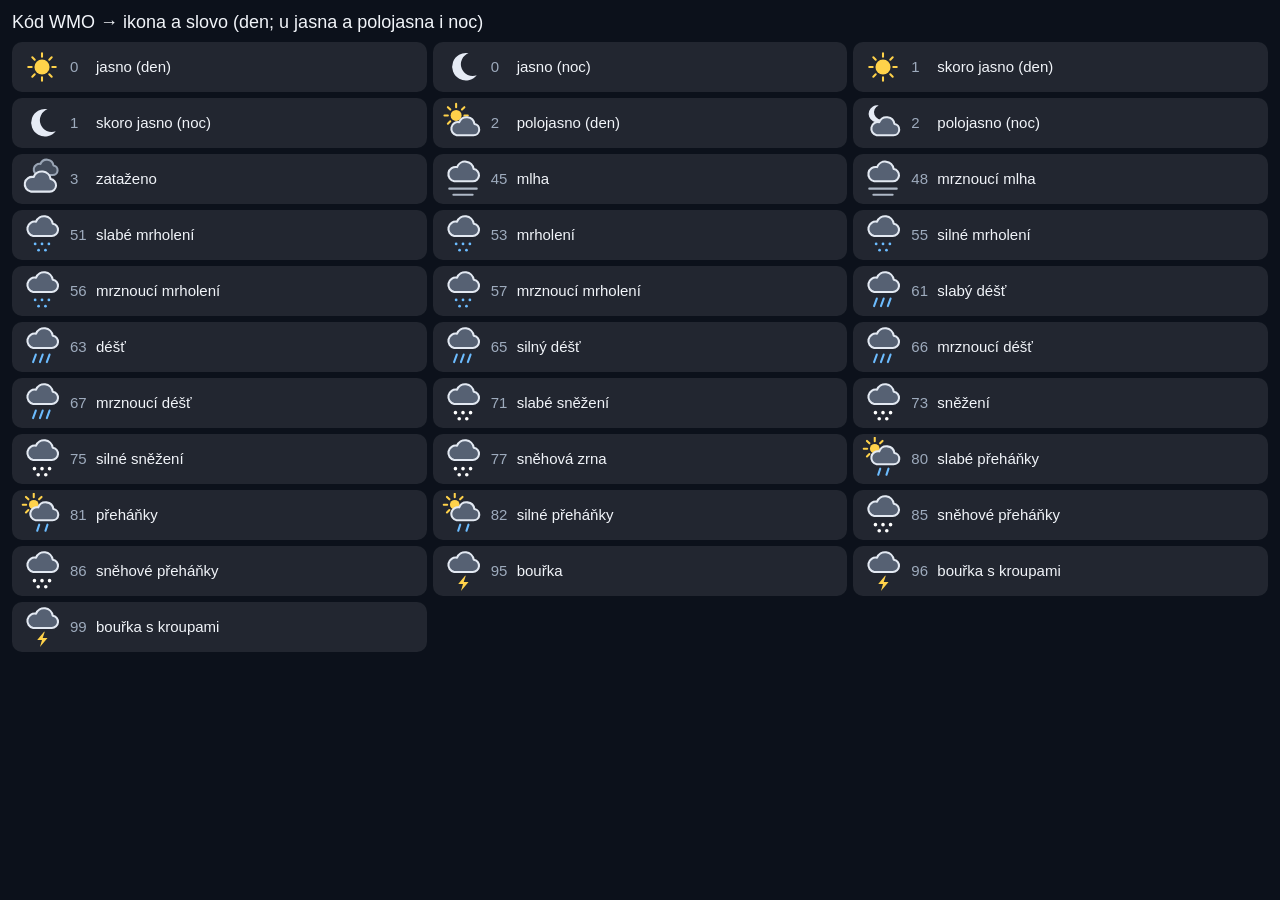
==== ikony.html @ abb748e3 "Dashboard v1: datum, svatek, hodiny, predpoved, aktualni pocasi, teploty vody Staticka stranka pro t" ====
<!DOCTYPE html>
<html lang="cs">
<head>
<meta charset="utf-8">
<meta name="viewport" content="width=device-width, initial-scale=1">
<meta name="robots" content="noindex, nofollow">
<title>Ikony počasí</title>
<style>
  body { margin: 0; padding: 12px; background: #0c111b; color: #f1f4f9; font: 15px/1.2 Roboto, "Segoe UI", sans-serif; }
  h1 { font-size: 18px; margin: 0 0 8px; font-weight: 500; }
  .grid { display: grid; grid-template-columns: repeat(3, 1fr); grid-gap: 6px; }
  .cell { display: flex; align-items: center; background: rgba(255,255,255,.09); border-radius: 10px; padding: 3px 8px; }
  .cell svg { width: 44px; height: 44px; flex: none; margin-right: 6px; }
  .cell b { color: #9eabbd; font-weight: 400; margin-right: 6px; min-width: 20px; }
</style>
</head>
<body>
<h1>Kód WMO → ikona a slovo (den; u jasna a polojasna i noc)</h1>
<div class="grid" id="grid"></div>
<script src="icons.js"></script>
<script>
var html = '';
Object.keys(Icons.WMO).forEach(function (code) {
  var variants = Icons.WMO[code][0].slice(-1) === '*' ? [1, 0] : [1];
  variants.forEach(function (day) {
    var w = Icons.weather(Number(code), day);
    html += '<div class="cell">' + Icons.svg(w.icon) + '<b>' + code + '</b>' + w.word + (variants.length > 1 ? (day ? ' (den)' : ' (noc)') : '') + '</div>';
  });
});
document.getElementById('grid').innerHTML = html;
</script>
</body>
</html>
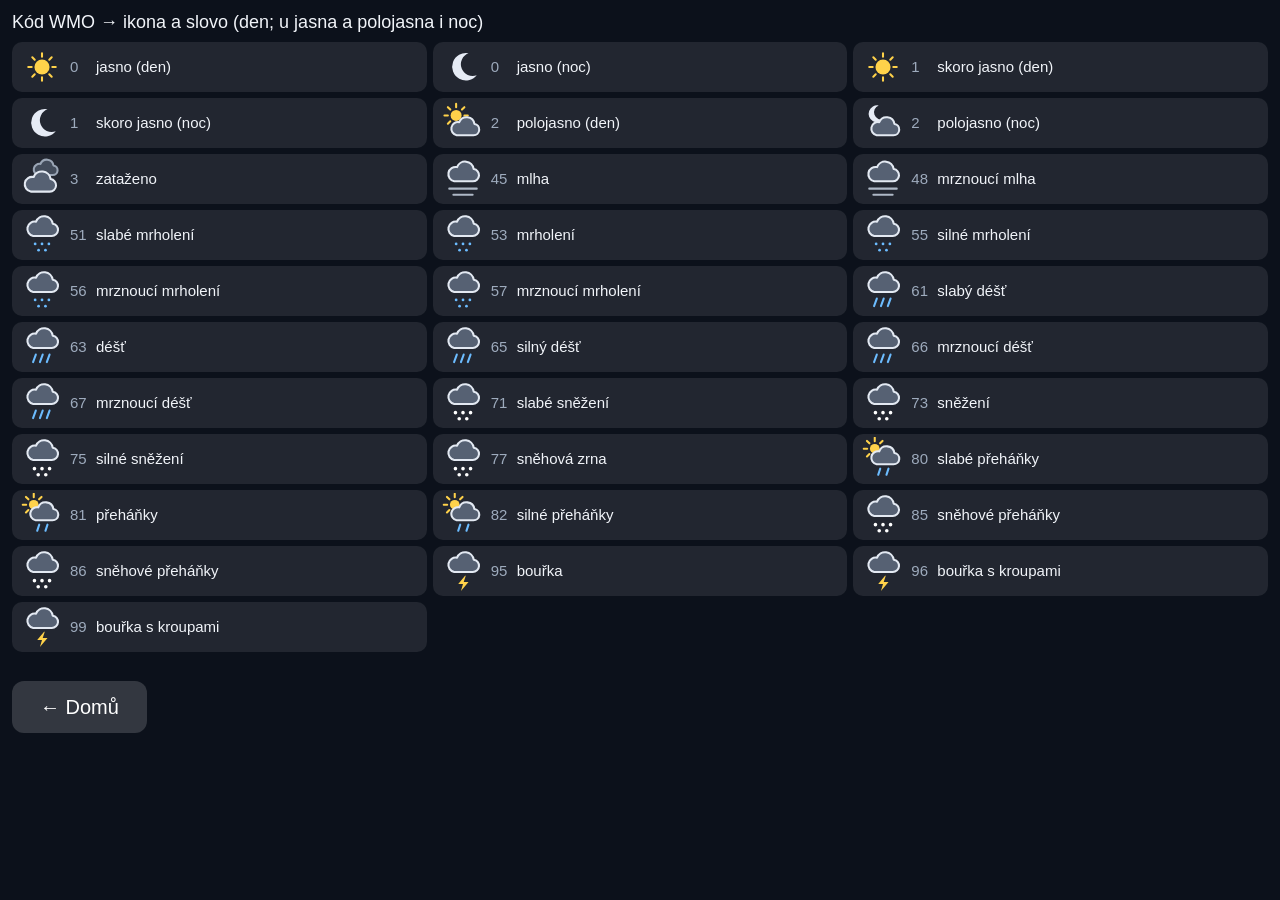
==== commit bd147f0f: "Prehled ikon: odkaz Domu Co-Authored-By: Claude Fable 5.2 <noreply@anthropic.com>" ====
--- a/ikony.html
+++ b/ikony.html
@@ -17,6 +17,7 @@
 <body>
 <h1>Kód WMO → ikona a slovo (den; u jasna a polojasna i noc)</h1>
 <div class="grid" id="grid"></div>
+<p><a href="./" style="display:inline-block;margin-top:14px;padding:14px 28px;border-radius:12px;background:rgba(255,255,255,.16);color:#fff;font-size:20px;text-decoration:none">← Domů</a></p>
 <script src="icons.js"></script>
 <script>
 var html = '';
